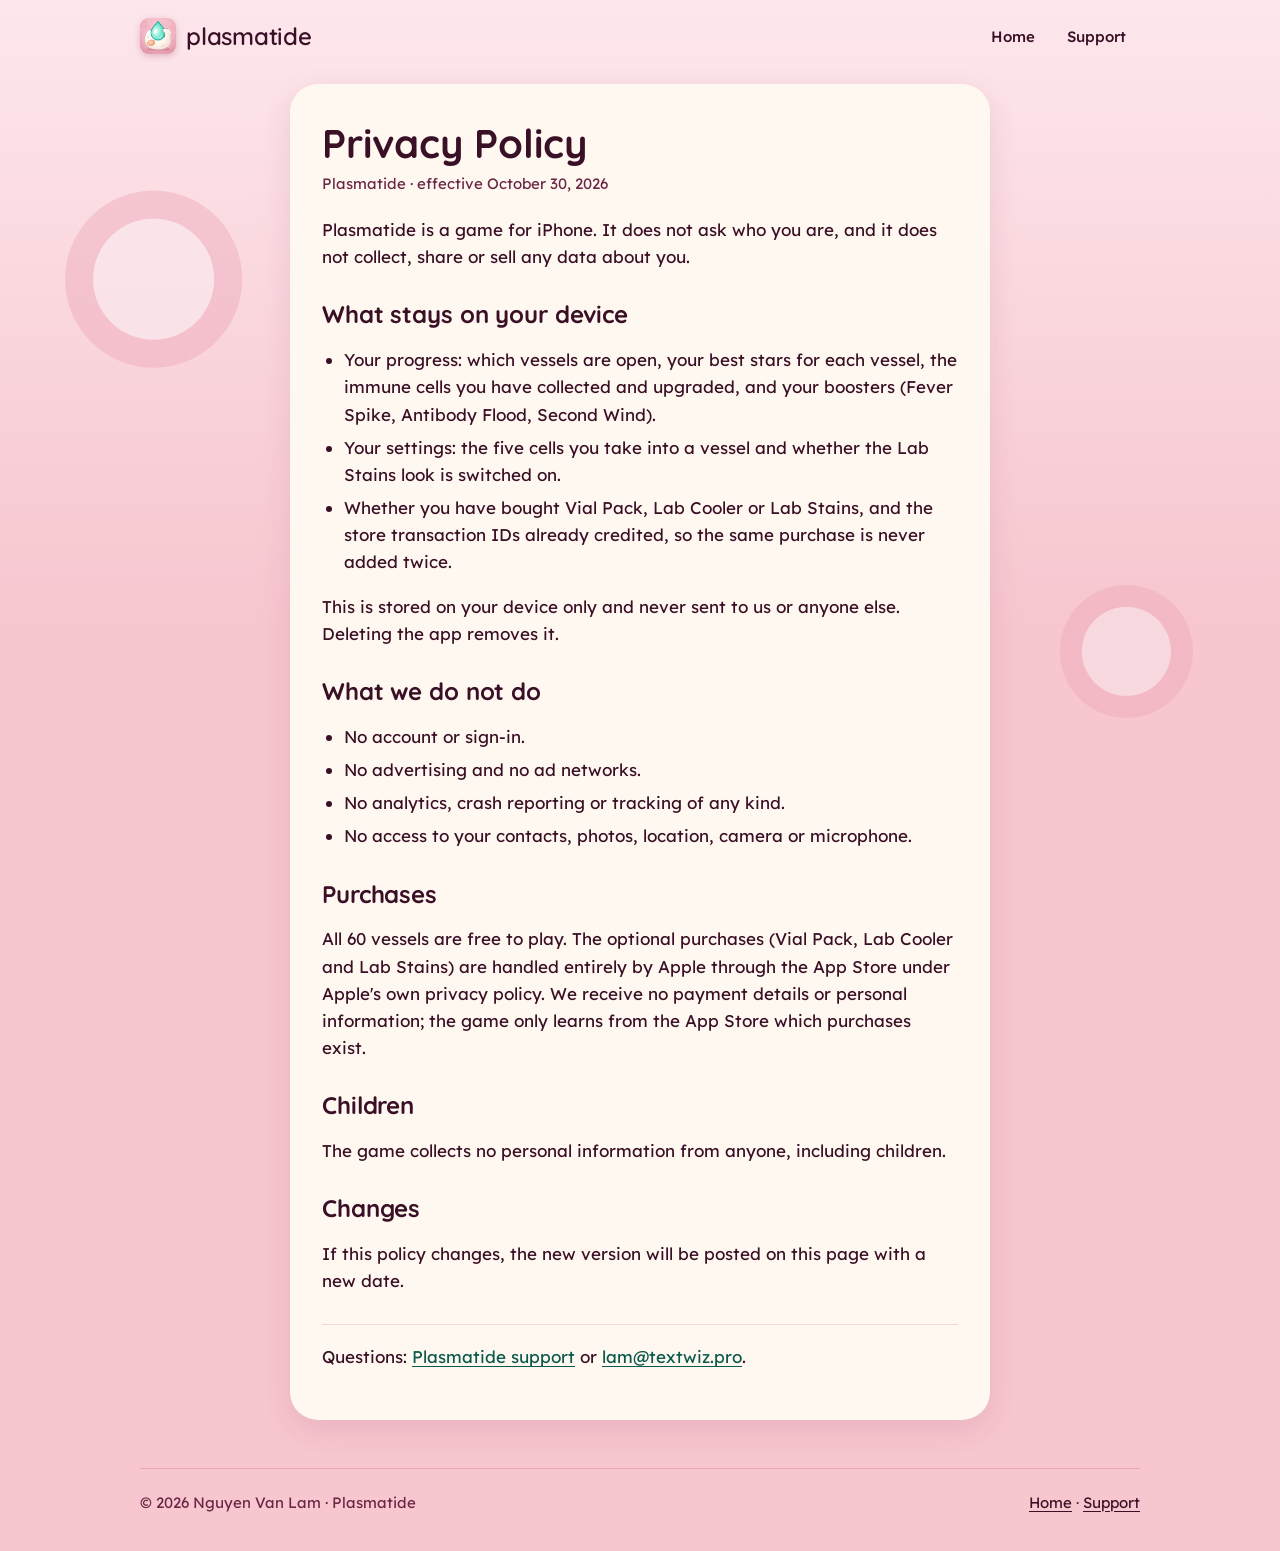
==== privacy.html @ 3c61bf14 "feat: add Plasmatide landing, privacy and support pages Static site in the game's Lumen look for Git" ====
<!doctype html>
<html lang="en">
<head>
<meta charset="utf-8">
<meta name="viewport" content="width=device-width, initial-scale=1">
<title>Plasmatide Privacy Policy</title>
<meta name="description" content="Plasmatide privacy policy: what the game stores on your device, what it never collects, and how purchases work.">
<meta name="robots" content="index, follow">
<meta name="author" content="Nguyen Van Lam">
<link rel="canonical" href="https://nguyenvanlamm.github.io/plasmatide-site/privacy.html">
<link rel="describedby" href="llms.txt" type="text/plain">
<link rel="icon" href="assets/favicon-32.png" type="image/png" sizes="32x32">
<link rel="apple-touch-icon" href="assets/apple-touch-icon.png">
<meta name="theme-color" content="#FDE7EC">
<meta property="og:type" content="website">
<meta property="og:site_name" content="Plasmatide">
<meta property="og:title" content="Plasmatide Privacy Policy">
<meta property="og:description" content="Plasmatide collects no data. Progress stays on your device; purchases go through the App Store.">
<meta property="og:url" content="https://nguyenvanlamm.github.io/plasmatide-site/privacy.html">
<meta property="og:image" content="https://nguyenvanlamm.github.io/plasmatide-site/assets/icon-1024.png">
<link rel="preconnect" href="https://fonts.googleapis.com">
<link rel="preconnect" href="https://fonts.gstatic.com" crossorigin>
<link rel="stylesheet" href="https://fonts.googleapis.com/css2?family=Lexend:wght@400;500;600&family=Quicksand:wght@500;600;700&display=swap">
<link rel="stylesheet" href="assets/site.css">
</head>
<body>
<a class="skip" href="#main">Skip to content</a>
<div class="wrap">
  <header class="top">
    <a class="brand" href="./"><img src="assets/icon-256.png" alt="" width="36" height="36">plasmatide</a>
    <nav aria-label="Site"><a href="./">Home</a><a href="support.html">Support</a></nav>
  </header>

  <main id="main" class="doc">
    <h1>Privacy Policy</h1>
    <p class="meta">Plasmatide · effective October 30, 2026</p>

    <p>Plasmatide is a game for iPhone. It does not ask who you are, and it does not collect, share or sell any data
      about you.</p>

    <h2>What stays on your device</h2>
    <ul>
      <li>Your progress: which vessels are open, your best stars for each vessel, the immune cells you have collected
        and upgraded, and your boosters (Fever Spike, Antibody Flood, Second Wind).</li>
      <li>Your settings: the five cells you take into a vessel and whether the Lab Stains look is switched on.</li>
      <li>Whether you have bought Vial Pack, Lab Cooler or Lab Stains, and the store transaction IDs already
        credited, so the same purchase is never added twice.</li>
    </ul>
    <p>This is stored on your device only and never sent to us or anyone else. Deleting the app removes it.</p>

    <h2>What we do not do</h2>
    <ul>
      <li>No account or sign-in.</li>
      <li>No advertising and no ad networks.</li>
      <li>No analytics, crash reporting or tracking of any kind.</li>
      <li>No access to your contacts, photos, location, camera or microphone.</li>
    </ul>

    <h2>Purchases</h2>
    <p>All 60 vessels are free to play. The optional purchases (Vial Pack, Lab Cooler and Lab Stains) are handled
      entirely by Apple through the App Store under Apple's own privacy policy. We receive no payment details or
      personal information; the game only learns from the App Store which purchases exist.</p>

    <h2>Children</h2>
    <p>The game collects no personal information from anyone, including children.</p>

    <h2>Changes</h2>
    <p>If this policy changes, the new version will be posted on this page with a new date.</p>

    <hr>
    <p>Questions: <a href="support.html">Plasmatide support</a> or
      <a href="mailto:lam@textwiz.pro">lam@textwiz.pro</a>.</p>
  </main>

  <footer>
    <span>© 2026 Nguyen Van Lam · Plasmatide</span>
    <span><a href="./">Home</a> · <a href="support.html">Support</a></span>
  </footer>
</div>
</body>
</html>
---- assets/site.css ----
/* Plasmatide site: the "Lumen" look of the game (blush plasma, mint drops, cream cells, crimson heart). */
:root {
  color-scheme: light;
  --blush-top: #FDE7EC;
  --blush: #F7C6CF;
  --rose: #E89AAE;
  --raspberry: #B8456B;
  --raspberry-deep: #8E2A55;
  --mint: #5FE3C8;
  --mint-rim: #1FA58E;
  --mint-ink: #0B5A4C;
  --mint-pale: #ADF4E4;
  --cream: #FFF8F0;
  --cream-shade: #F4DAD2;
  --heart: #C2273F;
  --ink: #3A1026;
  --ink-soft: #6A2645;
  --display: "Quicksand", ui-rounded, "SF Pro Rounded", system-ui, sans-serif;
  --text: "Lexend", system-ui, -apple-system, sans-serif;
  --radius: 22px;
}

*, *::before, *::after { box-sizing: border-box; }

html { -webkit-text-size-adjust: 100%; }

body {
  margin: 0;
  color: var(--ink);
  background-color: var(--blush);
  background-image:
    radial-gradient(circle at 12% 18%, rgba(255, 255, 255, .55) 0 60px, transparent 61px),
    radial-gradient(circle at 12% 18%, rgba(232, 154, 174, .35) 0 88px, transparent 89px),
    radial-gradient(circle at 88% 42%, rgba(255, 255, 255, .45) 0 44px, transparent 45px),
    radial-gradient(circle at 88% 42%, rgba(232, 154, 174, .3) 0 66px, transparent 67px),
    linear-gradient(180deg, var(--blush-top) 0, var(--blush) 620px, var(--blush) 100%);
  background-repeat: no-repeat;
  font: 400 17px/1.6 var(--text);
  overflow-x: hidden;
}

img { max-width: 100%; height: auto; display: block; }

a { color: var(--mint-ink); text-underline-offset: 3px; }
a:hover { color: var(--ink); }
a:focus-visible { outline: 3px solid var(--mint-rim); outline-offset: 3px; border-radius: 6px; }

.skip {
  position: absolute; left: 12px; top: -60px; z-index: 10;
  background: var(--cream); color: var(--ink); padding: 10px 14px; border-radius: 12px;
}
.skip:focus { top: 12px; }

.wrap { max-width: 1040px; margin: 0 auto; padding: 0 20px; }

/* ---- Header ---- */
.top {
  display: flex; align-items: center; justify-content: space-between; gap: 12px;
  padding: 18px 0;
}
.brand {
  display: inline-flex; align-items: center; gap: 10px;
  font: 600 24px/1 var(--display); letter-spacing: -.01em; color: var(--ink); text-decoration: none;
}
.brand img { width: 36px; height: 36px; border-radius: 9px; box-shadow: 0 2px 6px rgba(142, 42, 85, .25); }
.top nav { display: flex; gap: 4px; flex: none; }
.top nav a {
  font: 500 15px/1 var(--text); color: var(--ink); text-decoration: none; white-space: nowrap;
  padding: 10px 14px; border-radius: 999px;
}
.top nav a:hover { background: rgba(255, 248, 240, .7); }

/* ---- Hero ---- */
.hero { text-align: center; padding: 28px 0 44px; }
.hero .icon {
  width: 148px; height: 148px; margin: 0 auto 18px; border-radius: 34px;
  box-shadow: 0 14px 34px rgba(142, 42, 85, .28), 0 0 0 6px rgba(255, 248, 240, .7);
}
.wordmark {
  margin: 0; font: 600 clamp(52px, 12vw, 84px)/1 var(--display); letter-spacing: -.012em; color: var(--ink);
}
.hero h1 {
  margin: 18px auto 0; max-width: 18ch;
  font: 700 clamp(28px, 6vw, 44px)/1.15 var(--display); letter-spacing: -.01em;
}
.hero h1 .heart { color: var(--heart); }
.lede { margin: 16px auto 0; max-width: 34em; font-size: 18px; color: var(--ink-soft); }

.status {
  display: inline-flex; align-items: center; gap: 10px; margin: 26px 0 0;
  padding: 12px 20px 12px 16px; border-radius: 999px;
  background: var(--cream); color: var(--raspberry-deep); font: 600 16px/1.2 var(--text);
  box-shadow: 0 6px 18px rgba(142, 42, 85, .16), inset 0 0 0 1.5px var(--cream-shade);
}
.drop {
  width: 14px; height: 14px; flex: none;
  background: radial-gradient(circle at 35% 35%, #F2FFFB 0 18%, var(--mint) 45%, var(--mint-rim) 100%);
  border-radius: 50% 0 50% 50%; transform: rotate(-45deg);
}
.promise { margin: 14px 0 0; font: 500 15px/1.5 var(--text); color: var(--ink-soft); }

/* ---- Sections ---- */
section { padding: 40px 0; }
h2 { margin: 0 0 12px; font: 700 clamp(26px, 5vw, 34px)/1.2 var(--display); letter-spacing: -.005em; }
h3 { margin: 0 0 6px; font: 600 19px/1.3 var(--text); }

.split {
  display: grid; grid-template-columns: minmax(0, 320px) minmax(0, 1fr); gap: 48px; align-items: center;
}
.split.flip { grid-template-columns: minmax(0, 1fr) minmax(0, 320px); }
.split.flip .shot { order: 2; }
.split p { margin: 0 0 14px; }

.shot {
  border-radius: 38px; border: 7px solid var(--cream); background: var(--cream);
  box-shadow: 0 22px 48px rgba(142, 42, 85, .28);
  overflow: hidden; max-width: 320px; width: 100%; margin: 0 auto;
}

.swipe { display: flex; align-items: flex-end; gap: 8px; margin: 18px 0 6px; padding-left: 4px; }
.swipe .drop:nth-child(1) { width: 10px; height: 10px; }
.swipe .drop:nth-child(2) { width: 13px; height: 13px; }
.swipe .drop:nth-child(3) { width: 16px; height: 16px; }
.swipe .drop:nth-child(4) { width: 21px; height: 21px; }
.swipe .drop:nth-child(5) { width: 28px; height: 28px; }

.regions { display: flex; flex-wrap: wrap; gap: 8px; margin: 16px 0 0; padding: 0; list-style: none; }
.regions li {
  padding: 6px 12px; border-radius: 999px; background: rgba(255, 248, 240, .8);
  font: 500 14px/1.3 var(--text); color: var(--ink);
}

/* ---- Features ---- */
.features { display: grid; grid-template-columns: repeat(3, minmax(0, 1fr)); gap: 18px; margin-top: 18px; }
.card {
  background: var(--cream); border-radius: var(--radius); padding: 22px 22px 20px;
  box-shadow: 0 10px 26px rgba(142, 42, 85, .14), inset 0 0 0 1.5px var(--cream-shade);
}
.card p { margin: 0; color: var(--ink-soft); font-size: 16px; }
.badge {
  display: grid; place-items: center; width: 44px; height: 44px; margin-bottom: 12px; border-radius: 50%;
  background: radial-gradient(circle at 35% 30%, #fff 0 20%, var(--blush-top) 60%, var(--blush) 100%);
  box-shadow: inset 0 0 0 2px var(--rose);
}
.badge .drop { width: 18px; height: 18px; }
.badge .nucleus {
  width: 20px; height: 16px; border-radius: 50%;
  background: radial-gradient(circle at 35% 35%, #E3D6FA, #A487DB); box-shadow: inset 0 0 0 1.5px #8C6FC8;
}
.badge .heart-dot {
  width: 16px; height: 16px; border-radius: 50%;
  background: radial-gradient(circle at 35% 35%, #FF8A9B, var(--heart)); box-shadow: 0 0 0 4px rgba(194, 39, 63, .18);
}

/* ---- Closing ---- */
.closing {
  margin: 20px 0 40px; padding: 40px 24px; text-align: center; border-radius: 32px;
  background: linear-gradient(180deg, rgba(255, 248, 240, .85), rgba(253, 231, 236, .85));
  box-shadow: 0 10px 30px rgba(142, 42, 85, .12);
}
.closing p { margin: 8px auto 0; max-width: 32em; color: var(--ink-soft); }

/* ---- Documents (privacy, support) ---- */
.doc {
  max-width: 700px; margin: 12px auto 48px; padding: 36px 32px 32px; border-radius: 28px;
  background: var(--cream); box-shadow: 0 10px 30px rgba(142, 42, 85, .12);
}
.doc h1 { margin: 0 0 6px; font: 700 clamp(30px, 6vw, 40px)/1.15 var(--display); }
.doc h2 { margin: 30px 0 8px; font-size: 24px; }
.doc .meta { margin: 0 0 20px; color: var(--ink-soft); font-size: 15px; }
.doc ul { padding-left: 22px; }
.doc li { margin: 6px 0; }
.doc hr { border: 0; border-top: 1.5px solid var(--cream-shade); margin: 30px 0 18px; }

/* ---- Footer ---- */
footer {
  display: flex; flex-wrap: wrap; justify-content: space-between; gap: 10px 20px;
  padding: 22px 0 36px; border-top: 1.5px solid rgba(184, 69, 107, .25);
  font-size: 15px; color: var(--ink-soft);
}
footer a { color: var(--ink); }

/* ---- Small screens ---- */
@media (max-width: 820px) {
  .split, .split.flip { grid-template-columns: 1fr; gap: 28px; }
  .split.flip .shot { order: 0; }
  .shot { max-width: 280px; }
  .features { grid-template-columns: 1fr; }
}
@media (max-width: 480px) {
  body { font-size: 16px; }
  .top { padding: 14px 0; }
  .brand { font-size: 21px; }
  .brand img { width: 32px; height: 32px; }
  .top nav a { padding: 8px 8px; font-size: 14px; }
  .hero { padding-top: 16px; }
  .hero .icon { width: 120px; height: 120px; border-radius: 28px; }
  .lede { font-size: 17px; }
  .doc { padding: 26px 20px 22px; border-radius: 22px; }
}
@media (prefers-reduced-motion: no-preference) {
  .status .drop { animation: bob 2.4s ease-in-out infinite; }
  @keyframes bob { 0%, 100% { transform: rotate(-45deg) translate(0, 0); } 50% { transform: rotate(-45deg) translate(2px, 2px); } }
}
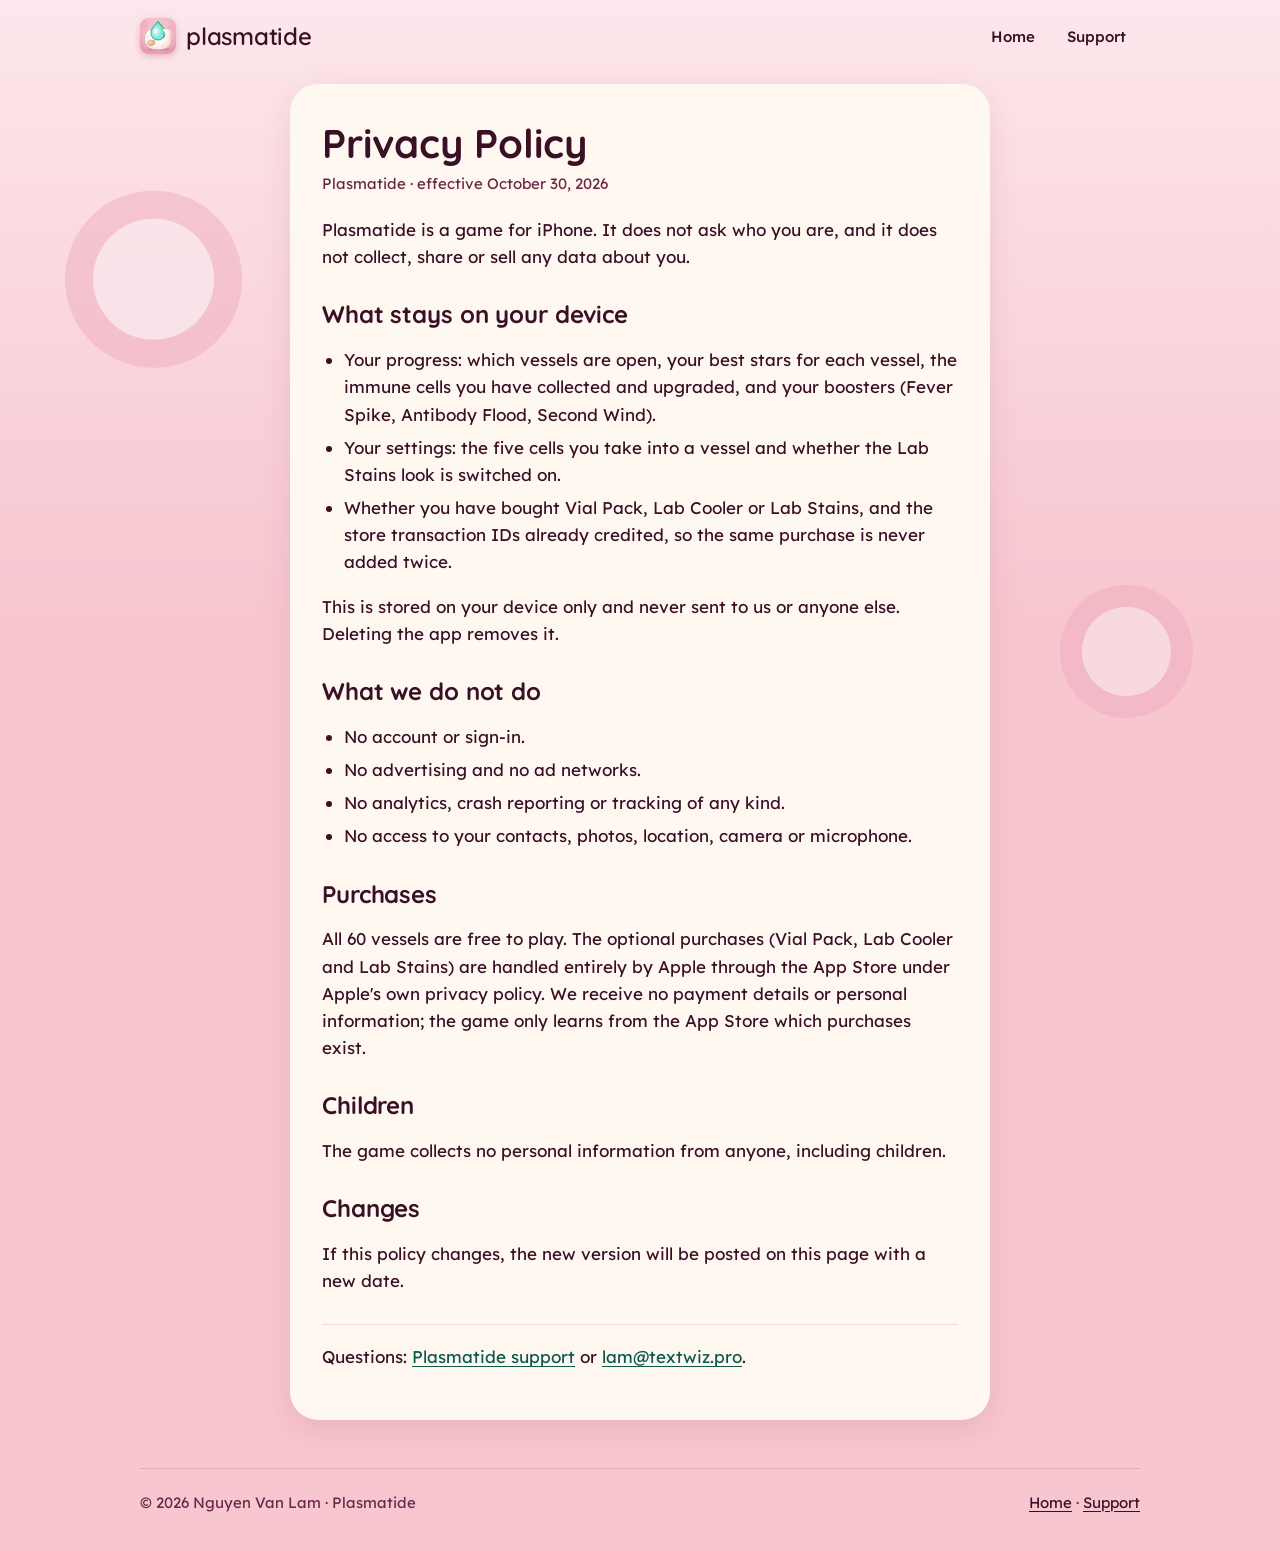
==== commit 0d6ef5cf: "feat(seo): add Markdown twins, share card, richer meta and lighter images Add index/support/privacy " ====
--- a/privacy.html
+++ b/privacy.html
@@ -8,26 +8,64 @@
 <meta name="robots" content="index, follow">
 <meta name="author" content="Nguyen Van Lam">
 <link rel="canonical" href="https://nguyenvanlamm.github.io/plasmatide-site/privacy.html">
+<link rel="alternate" type="text/markdown" href="privacy.html.md">
 <link rel="describedby" href="llms.txt" type="text/plain">
 <link rel="icon" href="assets/favicon-32.png" type="image/png" sizes="32x32">
 <link rel="apple-touch-icon" href="assets/apple-touch-icon.png">
 <meta name="theme-color" content="#FDE7EC">
 <meta property="og:type" content="website">
 <meta property="og:site_name" content="Plasmatide">
+<meta property="og:locale" content="en_US">
 <meta property="og:title" content="Plasmatide Privacy Policy">
 <meta property="og:description" content="Plasmatide collects no data. Progress stays on your device; purchases go through the App Store.">
 <meta property="og:url" content="https://nguyenvanlamm.github.io/plasmatide-site/privacy.html">
-<meta property="og:image" content="https://nguyenvanlamm.github.io/plasmatide-site/assets/icon-1024.png">
+<meta property="og:image" content="https://nguyenvanlamm.github.io/plasmatide-site/assets/share-card.jpg">
+<meta property="og:image:type" content="image/jpeg">
+<meta property="og:image:width" content="1200">
+<meta property="og:image:height" content="630">
+<meta property="og:image:alt" content="Plasmatide: Sweep the plasma. Hold the heart. Coming soon to the App Store.">
+<meta name="twitter:card" content="summary_large_image">
+<meta name="twitter:title" content="Plasmatide Privacy Policy">
+<meta name="twitter:description" content="Plasmatide collects no data. Progress stays on your device; purchases go through the App Store.">
+<meta name="twitter:image" content="https://nguyenvanlamm.github.io/plasmatide-site/assets/share-card.jpg">
+<meta name="twitter:image:alt" content="Plasmatide: Sweep the plasma. Hold the heart. Coming soon to the App Store.">
 <link rel="preconnect" href="https://fonts.googleapis.com">
 <link rel="preconnect" href="https://fonts.gstatic.com" crossorigin>
-<link rel="stylesheet" href="https://fonts.googleapis.com/css2?family=Lexend:wght@400;500;600&family=Quicksand:wght@500;600;700&display=swap">
+<link rel="stylesheet" href="https://fonts.googleapis.com/css2?family=Lexend:wght@400;500;600&family=Quicksand:wght@600;700&display=swap">
 <link rel="stylesheet" href="assets/site.css">
+<script type="application/ld+json">
+{
+  "@context": "https://schema.org",
+  "@graph": [
+    {
+      "@type": "WebPage",
+      "@id": "https://nguyenvanlamm.github.io/plasmatide-site/privacy.html#webpage",
+      "url": "https://nguyenvanlamm.github.io/plasmatide-site/privacy.html",
+      "name": "Plasmatide Privacy Policy",
+      "description": "What the Plasmatide game stores on your device, what it never collects, and how purchases work.",
+      "inLanguage": "en",
+      "datePublished": "2026-10-30",
+      "isPartOf": { "@id": "https://nguyenvanlamm.github.io/plasmatide-site/#website" },
+      "about": { "@id": "https://nguyenvanlamm.github.io/plasmatide-site/#game" },
+      "breadcrumb": { "@id": "https://nguyenvanlamm.github.io/plasmatide-site/privacy.html#breadcrumb" }
+    },
+    {
+      "@type": "BreadcrumbList",
+      "@id": "https://nguyenvanlamm.github.io/plasmatide-site/privacy.html#breadcrumb",
+      "itemListElement": [
+        { "@type": "ListItem", "position": 1, "name": "Plasmatide", "item": "https://nguyenvanlamm.github.io/plasmatide-site/" },
+        { "@type": "ListItem", "position": 2, "name": "Privacy Policy", "item": "https://nguyenvanlamm.github.io/plasmatide-site/privacy.html" }
+      ]
+    }
+  ]
+}
+</script>
 </head>
 <body>
 <a class="skip" href="#main">Skip to content</a>
 <div class="wrap">
   <header class="top">
-    <a class="brand" href="./"><img src="assets/icon-256.png" alt="" width="36" height="36">plasmatide</a>
+    <a class="brand" href="./"><img src="assets/icon-72.webp" alt="" width="36" height="36">plasmatide</a>
     <nav aria-label="Site"><a href="./">Home</a><a href="support.html">Support</a></nav>
   </header>
 
--- a/assets/site.css
+++ b/assets/site.css
@@ -13,6 +13,7 @@
   --cream: #FFF8F0;
   --cream-shade: #F4DAD2;
   --heart: #C2273F;
+  --heart-text: #A51E36; /* the heart crimson, deepened to 4.9:1 on blush for text */
   --ink: #3A1026;
   --ink-soft: #6A2645;
   --display: "Quicksand", ui-rounded, "SF Pro Rounded", system-ui, sans-serif;
@@ -43,7 +44,8 @@
 
 a { color: var(--mint-ink); text-underline-offset: 3px; }
 a:hover { color: var(--ink); }
-a:focus-visible { outline: 3px solid var(--mint-rim); outline-offset: 3px; border-radius: 6px; }
+/* Focus ring in mint ink: 5.4:1 on blush (the lighter mint rim was 2.0:1, under the 3:1 non-text minimum). */
+a:focus-visible { outline: 3px solid var(--mint-ink); outline-offset: 3px; border-radius: 6px; }
 
 .skip {
   position: absolute; left: 12px; top: -60px; z-index: 10;
@@ -83,7 +85,7 @@
   margin: 18px auto 0; max-width: 18ch;
   font: 700 clamp(28px, 6vw, 44px)/1.15 var(--display); letter-spacing: -.01em;
 }
-.hero h1 .heart { color: var(--heart); }
+.hero h1 .heart { color: var(--heart-text); }
 .lede { margin: 16px auto 0; max-width: 34em; font-size: 18px; color: var(--ink-soft); }
 
 .status {
@@ -174,11 +176,11 @@
 
 /* ---- Footer ---- */
 footer {
-  display: flex; flex-wrap: wrap; justify-content: space-between; gap: 10px 20px;
-  padding: 22px 0 36px; border-top: 1.5px solid rgba(184, 69, 107, .25);
+  display: flex; flex-wrap: wrap; justify-content: space-between; align-items: center; gap: 0 20px;
+  padding: 12px 0 26px; border-top: 1.5px solid rgba(184, 69, 107, .25);
   font-size: 15px; color: var(--ink-soft);
 }
-footer a { color: var(--ink); }
+footer a { color: var(--ink); display: inline-block; padding: 10px 0; } /* 44px-tall touch target, same look */
 
 /* ---- Small screens ---- */
 @media (max-width: 820px) {
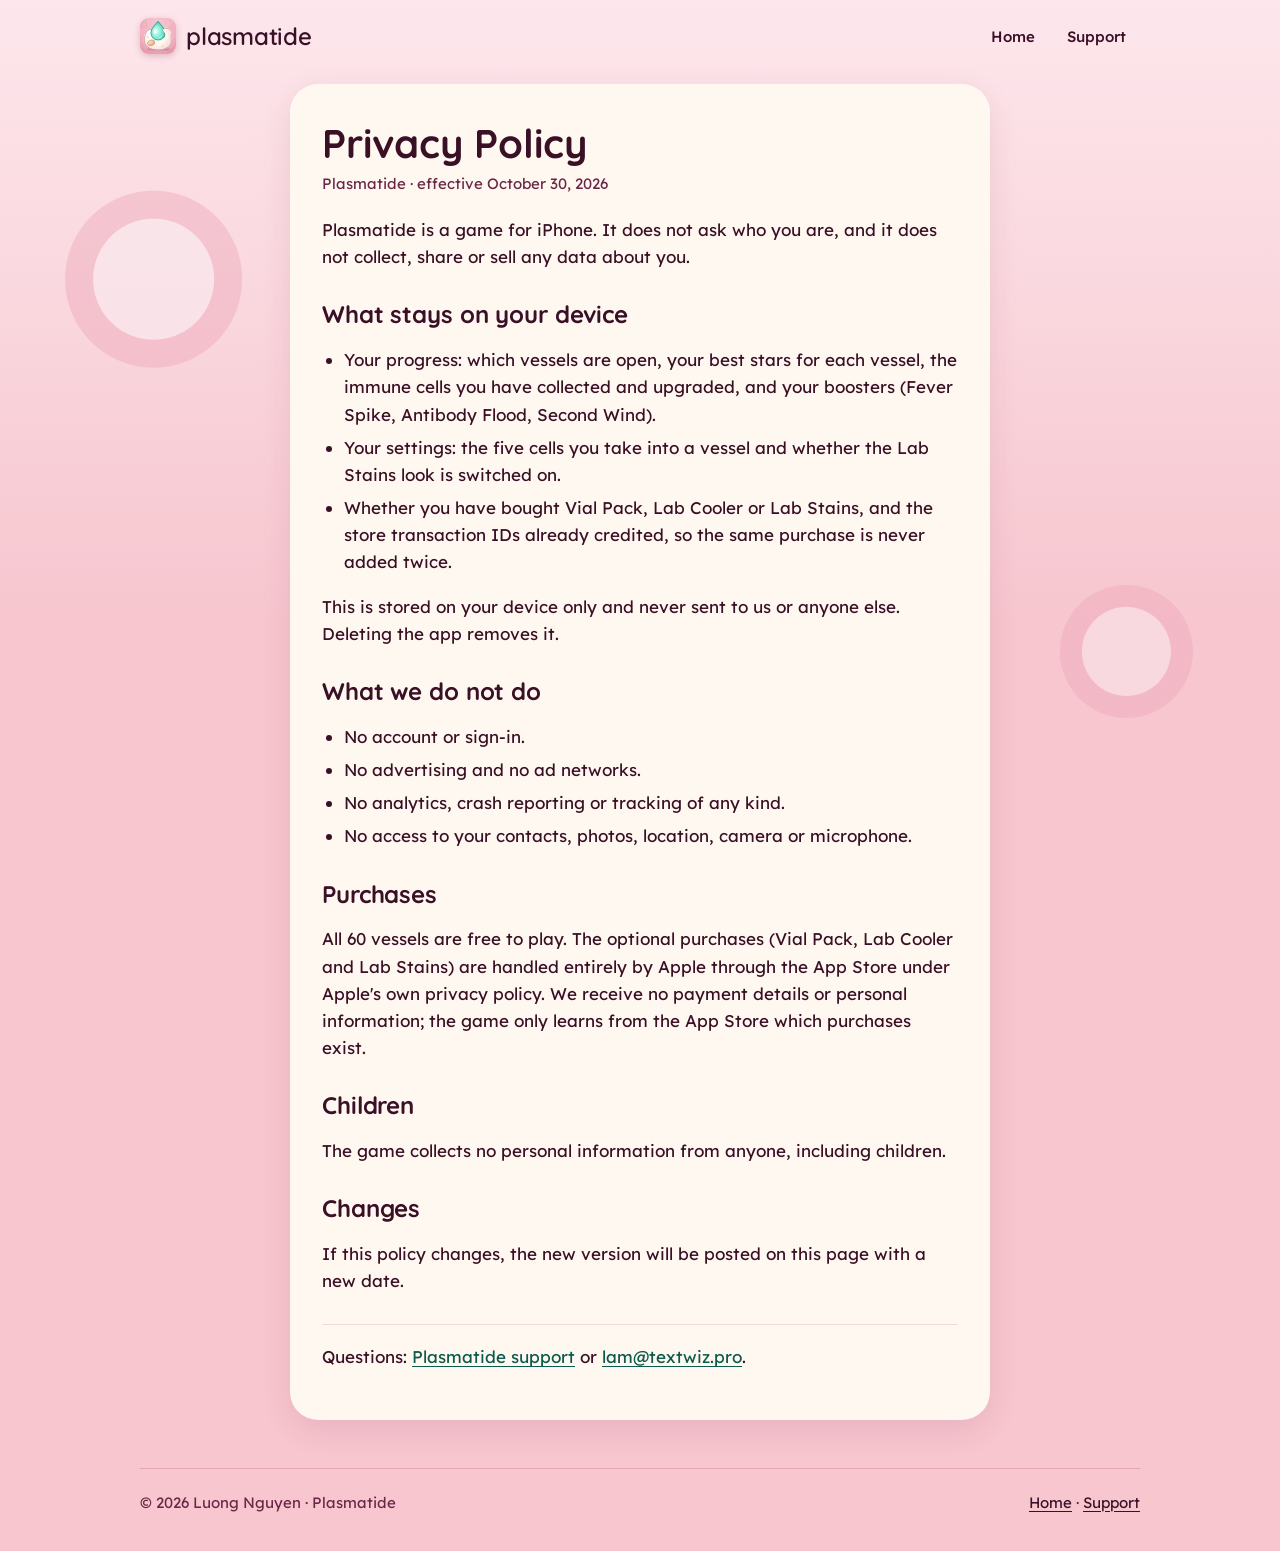
==== commit fdd700d1: "chore: credit Luong Nguyen as site author and copyright owner - Replace Nguyen Van Lam in footer, au" ====
--- a/privacy.html
+++ b/privacy.html
@@ -6,7 +6,7 @@
 <title>Plasmatide Privacy Policy</title>
 <meta name="description" content="Plasmatide privacy policy: what the game stores on your device, what it never collects, and how purchases work.">
 <meta name="robots" content="index, follow">
-<meta name="author" content="Nguyen Van Lam">
+<meta name="author" content="Luong Nguyen">
 <link rel="canonical" href="https://nguyenvanlamm.github.io/plasmatide-site/privacy.html">
 <link rel="alternate" type="text/markdown" href="privacy.html.md">
 <link rel="describedby" href="llms.txt" type="text/plain">
@@ -111,7 +111,7 @@
   </main>
 
   <footer>
-    <span>© 2026 Nguyen Van Lam · Plasmatide</span>
+    <span>© 2026 Luong Nguyen · Plasmatide</span>
     <span><a href="./">Home</a> · <a href="support.html">Support</a></span>
   </footer>
 </div>
